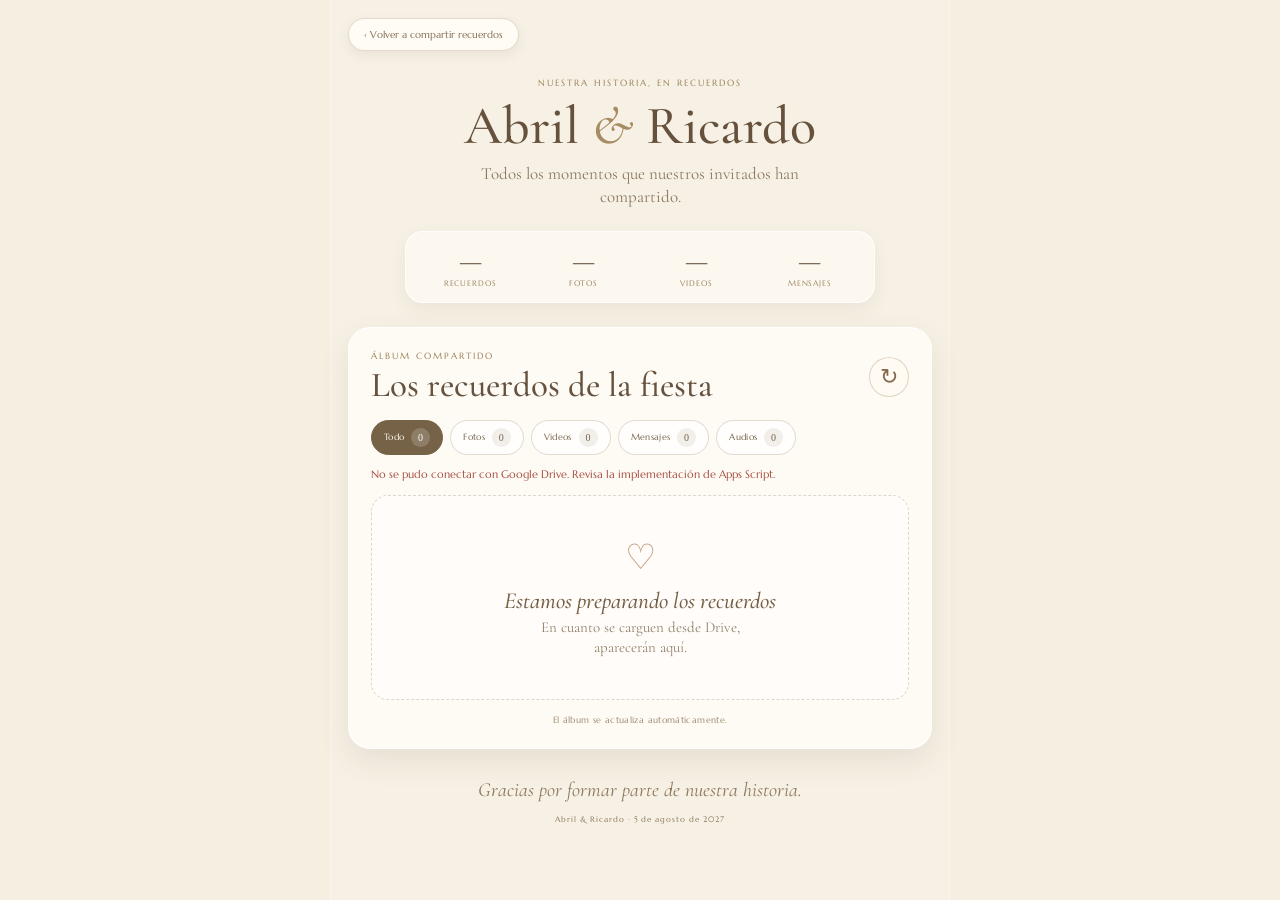
==== album-recuerdos.html @ 9ab8436b "Add files via upload" ====
<!doctype html>
<html lang="es">
<head>
  <meta charset="utf-8">
  <meta name="viewport" content="width=device-width, initial-scale=1, viewport-fit=cover">
  <meta name="theme-color" content="#eee4d4">
  <meta name="description" content="Álbum compartido de recuerdos de la boda de Abril & Ricardo.">
  <title>Álbum de recuerdos | Abril & Ricardo</title>
  <link rel="preconnect" href="https://fonts.googleapis.com">
  <link rel="preconnect" href="https://fonts.gstatic.com" crossorigin>
  <link href="https://fonts.googleapis.com/css2?family=Cormorant+Garamond:wght@300;400;500;600&family=Marcellus&display=swap" rel="stylesheet">
  <link rel="stylesheet" href="css/album-recuerdos.css">
</head>
<body>
  <video class="ar-album-bg" autoplay muted loop playsinline aria-hidden="true">
    <source src="assets/fondo-botanico.mp4" type="video/mp4">
  </video>
  <div class="ar-album-wash" aria-hidden="true"></div>

  <main class="ar-album-shell">
    <a class="ar-album-back" href="galeria-fiesta.html">‹ Volver a compartir recuerdos</a>

    <header class="ar-album-header">
      <p class="ar-album-eyebrow">NUESTRA HISTORIA, EN RECUERDOS</p>
      <h1>Abril <span>&</span> Ricardo</h1>
      <p class="ar-album-subtitle">Todos los momentos que nuestros invitados han compartido.</p>
      <div class="ar-album-stats" aria-live="polite">
        <div><strong id="arAlbumTotal">—</strong><span>RECUERDOS</span></div>
        <div><strong id="arAlbumPhotos">—</strong><span>FOTOS</span></div>
        <div><strong id="arAlbumVideos">—</strong><span>VIDEOS</span></div>
        <div><strong id="arAlbumMessages">—</strong><span>MENSAJES</span></div>
      </div>
    </header>

    <section class="ar-album-panel">
      <div class="ar-album-toolbar">
        <div>
          <p class="ar-album-eyebrow">ÁLBUM COMPARTIDO</p>
          <h2>Los recuerdos de la fiesta</h2>
        </div>
        <button class="ar-album-refresh" id="arAlbumRefresh" type="button" aria-label="Actualizar álbum">↻</button>
      </div>

      <nav class="ar-album-filters" aria-label="Filtrar recuerdos">
        <button class="is-active" data-filter="all" type="button">Todo <span id="arCountAll">0</span></button>
        <button data-filter="photo" type="button">Fotos <span id="arCountPhotos">0</span></button>
        <button data-filter="video" type="button">Videos <span id="arCountVideos">0</span></button>
        <button data-filter="message" type="button">Mensajes <span id="arCountMessages">0</span></button>
        <button data-filter="audio" type="button">Audios <span id="arCountAudios">0</span></button>
      </nav>

      <div class="ar-album-status" id="arAlbumStatus" role="status" aria-live="polite">Conectando con el álbum de Drive…</div>
      <div class="ar-album-grid" id="arAlbumGrid">
        <div class="ar-album-empty"><span>♡</span><h3>Estamos preparando los recuerdos</h3><p>En cuanto se carguen desde Drive, aparecerán aquí.</p></div>
      </div>
      <p class="ar-album-updated" id="arAlbumUpdated">El álbum se actualiza automáticamente.</p>
    </section>

    <footer class="ar-album-footer">
      <p>Gracias por formar parte de nuestra historia.</p>
      <span>Abril & Ricardo · 5 de agosto de 2027</span>
    </footer>
  </main>

  <div class="ar-album-lightbox" id="arAlbumLightbox" hidden>
    <button id="arAlbumLightboxClose" type="button" aria-label="Cerrar">×</button>
    <div id="arAlbumLightboxContent"></div>
  </div>

  <script src="js/photo-booth-config.js"></script>
  <script src="js/album-recuerdos.js"></script>
</body>
</html>
---- css/album-recuerdos.css ----
*{box-sizing:border-box}
:root{color-scheme:light}
html{min-height:100%;background:#eee4d4}
body{margin:0;min-height:100vh;color:#5d503e;font-family:"Cormorant Garamond",Georgia,serif}
button,a{font:inherit}
.ar-album-bg{position:fixed;inset:0;width:100%;height:100%;object-fit:cover;z-index:-2}
.ar-album-wash{position:fixed;inset:0;z-index:-1;background:rgba(247,240,228,.80);backdrop-filter:blur(1.5px)}
.ar-album-shell{width:min(100%,620px);min-height:100vh;margin:0 auto;padding:18px 17px 38px;background:rgba(255,250,242,.24);border-left:1px solid rgba(255,255,255,.4);border-right:1px solid rgba(255,255,255,.4)}
.ar-album-back{display:inline-flex;align-items:center;gap:7px;padding:9px 15px;border:1px solid rgba(151,124,87,.26);border-radius:30px;background:rgba(255,252,247,.91);color:#806c50;text-decoration:none;font:10px "Marcellus",Georgia,serif;box-shadow:0 4px 12px rgba(68,52,34,.08)}
.ar-album-header{text-align:center;padding:26px 8px 24px}
.ar-album-eyebrow{margin:0 0 8px;color:#9a8059;font:9px "Marcellus",Georgia,serif;letter-spacing:.22em}
.ar-album-header h1{margin:0;color:#66513c;font:clamp(42px,11vw,54px)/1.08 "Cormorant Garamond",Georgia,serif;font-weight:500}
.ar-album-header h1 span{color:#a68b63;font-style:italic}
.ar-album-subtitle{max-width:390px;margin:8px auto 0;color:#89785f;font-size:17px;line-height:1.35}
.ar-album-stats{display:grid;grid-template-columns:repeat(4,1fr);gap:7px;max-width:440px;margin:22px auto 0;padding:14px 11px;border:1px solid rgba(255,255,255,.76);border-radius:18px;background:rgba(255,251,244,.68);box-shadow:0 7px 18px rgba(82,64,42,.07)}
.ar-album-stats div{display:flex;flex-direction:column;gap:4px}
.ar-album-stats strong{color:#69573f;font:28px/1 "Cormorant Garamond",Georgia,serif}
.ar-album-stats span{color:#9a8566;font:8px "Marcellus",Georgia,serif;letter-spacing:.11em}
.ar-album-panel{padding:19px 16px 16px;border:1px solid rgba(255,255,255,.86);border-radius:22px;background:rgba(255,252,247,.83);box-shadow:0 12px 30px rgba(78,58,38,.10);backdrop-filter:blur(8px)}
.ar-album-toolbar{display:flex;align-items:center;justify-content:space-between;gap:12px}
.ar-album-toolbar .ar-album-eyebrow{margin-bottom:5px}
.ar-album-toolbar h2{margin:0;color:#65533f;font:clamp(27px,7.4vw,35px)/1.05 "Cormorant Garamond",Georgia,serif;font-weight:500}
.ar-album-refresh{display:grid;place-items:center;flex:0 0 40px;width:40px;height:40px;border:1px solid rgba(143,119,83,.28);border-radius:50%;background:#fffaf2;color:#80694d;font-size:22px;cursor:pointer}
.ar-album-filters{display:flex;gap:7px;overflow-x:auto;padding:16px 0 12px;scrollbar-width:none}
.ar-album-filters::-webkit-scrollbar{display:none}
.ar-album-filters button{display:flex;align-items:center;gap:7px;flex:0 0 auto;min-height:35px;padding:7px 12px;border:1px solid rgba(145,122,88,.26);border-radius:20px;background:rgba(255,255,255,.68);color:#74634a;font:9px "Marcellus",Georgia,serif;letter-spacing:.035em;cursor:pointer}
.ar-album-filters button span{display:grid;place-items:center;min-width:19px;height:19px;padding:0 4px;border-radius:12px;background:rgba(147,126,92,.12);font:10px Georgia,serif}
.ar-album-filters button.is-active{border-color:#766247;background:#766247;color:#fffaf2}
.ar-album-filters button.is-active span{background:rgba(255,255,255,.18);color:#fff}
.ar-album-status{min-height:18px;margin:0 0 10px;color:#8a785f;font:11px "Marcellus",Georgia,serif}
.ar-album-status.is-error{color:#a74f42}
.ar-album-grid{display:grid;grid-template-columns:repeat(2,minmax(0,1fr));gap:11px}
.ar-album-empty{grid-column:1/-1;display:flex;align-items:center;justify-content:center;flex-direction:column;min-height:205px;padding:25px 17px;border:1px dashed rgba(153,129,93,.32);border-radius:17px;background:rgba(255,255,255,.53);text-align:center}
.ar-album-empty>span{color:#c49a7b;font-size:35px}
.ar-album-empty h3{margin:8px 0 3px;color:#756047;font:italic 23px "Cormorant Garamond",Georgia,serif;font-weight:500}
.ar-album-empty p{max-width:260px;margin:0;color:#918069;font-size:15px;line-height:1.3}
.ar-album-card{min-width:0;overflow:hidden;border:1px solid rgba(255,255,255,.92);border-radius:15px;background:#fffdf9;box-shadow:0 6px 16px rgba(71,53,35,.10)}
.ar-album-media{display:block;width:100%;aspect-ratio:1/1;object-fit:cover;background:#e9dfd2;cursor:zoom-in}
.ar-album-video{display:block;width:100%;aspect-ratio:1/1;border:0;background:#181612}
.ar-album-audio{display:flex;align-items:center;justify-content:center;flex-direction:column;gap:12px;min-height:145px;padding:14px;background:linear-gradient(145deg,#f1e5d7,#fffaf1);color:#785c43}
.ar-album-audio span{font-size:31px}
.ar-album-audio iframe{width:100%;height:68px;border:0;background:transparent}
.ar-album-message{display:flex;align-items:center;justify-content:center;min-height:154px;padding:19px 14px;background:linear-gradient(145deg,#f4e7d9,#fffaf2);color:#715b46;text-align:center;font:italic 21px/1.28 "Cormorant Garamond",Georgia,serif;overflow-wrap:anywhere;white-space:pre-wrap}
.ar-album-private{display:flex;align-items:center;justify-content:center;flex-direction:column;gap:8px;min-height:150px;padding:17px;background:#f3ece1;color:#977f60;text-align:center;font-size:14px}
.ar-album-private strong{color:#815a47;font:11px "Marcellus",Georgia,serif}
.ar-album-meta{display:flex;align-items:center;justify-content:space-between;gap:7px;padding:9px 10px;color:#8c795e;font:8px "Marcellus",Georgia,serif}
.ar-album-meta span{overflow:hidden;text-overflow:ellipsis;white-space:nowrap}
.ar-album-meta a{flex:0 0 auto;color:#75563d;text-decoration:underline;text-underline-offset:3px}
.ar-album-fallback{display:flex;align-items:center;justify-content:center;flex-direction:column;gap:8px;min-height:145px;padding:14px;background:#f1e8db;color:#8a7559;text-align:center;font-size:13px}
.ar-album-fallback a{color:#745239;text-decoration:underline}
.ar-album-updated{margin:14px 0 0;color:#9b896f;text-align:center;font:9px "Marcellus",Georgia,serif;letter-spacing:.04em}
.ar-album-footer{padding:29px 10px 0;text-align:center;color:#8b775a}
.ar-album-footer p{margin:0 0 5px;font:italic 20px "Cormorant Garamond",Georgia,serif}
.ar-album-footer span{font:8px "Marcellus",Georgia,serif;letter-spacing:.12em}
.ar-album-lightbox[hidden]{display:none}
.ar-album-lightbox{position:fixed;inset:0;z-index:9999;display:flex;align-items:center;justify-content:center;padding:18px;background:rgba(22,20,17,.93);backdrop-filter:blur(8px)}
.ar-album-lightbox>button{position:absolute;top:16px;right:17px;width:43px;height:43px;border:1px solid rgba(255,255,255,.6);border-radius:50%;background:rgba(255,255,255,.1);color:white;font-size:29px;cursor:pointer}
.ar-album-lightbox img{max-width:100%;max-height:88svh;object-fit:contain}
@media(min-width:560px){.ar-album-grid{grid-template-columns:repeat(3,minmax(0,1fr))}.ar-album-panel{padding:22px}.ar-album-stats{max-width:470px}}
@media(max-width:360px){.ar-album-shell{padding-left:12px;padding-right:12px}.ar-album-panel{padding:15px 11px}.ar-album-grid{gap:8px}.ar-album-filters{gap:5px}.ar-album-filters button{padding:7px 10px}}
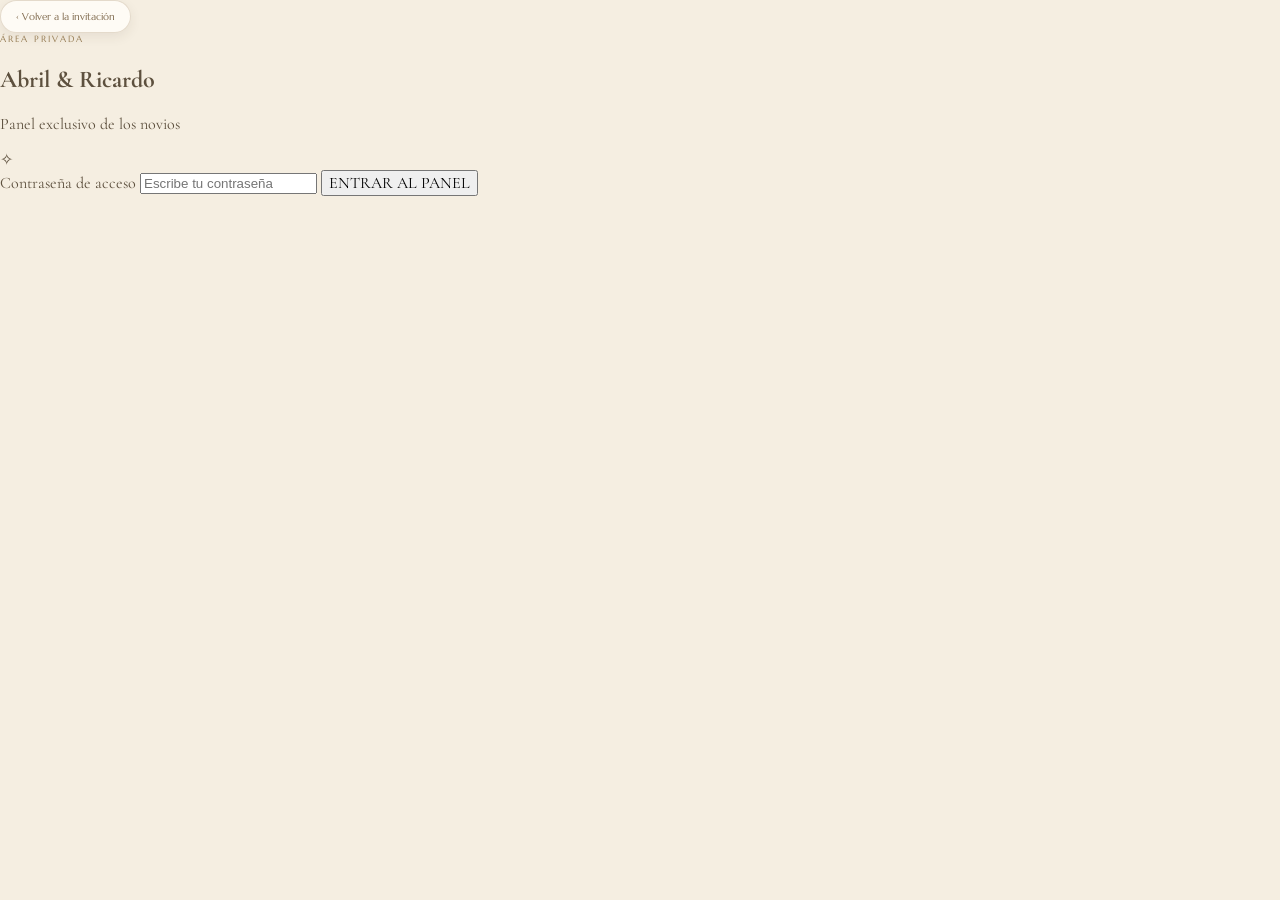
==== commit 06f3f0d2: "Add files via upload" ====
--- a/album-recuerdos.html
+++ b/album-recuerdos.html
@@ -17,8 +17,30 @@
   </video>
   <div class="ar-album-wash" aria-hidden="true"></div>
 
-  <main class="ar-album-shell">
-    <a class="ar-album-back" href="galeria-fiesta.html">‹ Volver a compartir recuerdos</a>
+  <main class="ar-panel-login-shell" id="arPanelLogin">
+    <a class="ar-album-back" href="index.html">‹ Volver a la invitación</a>
+    <section class="ar-panel-login-card">
+      <p class="ar-album-eyebrow">ÁREA PRIVADA</p>
+      <h1>Abril <span>&</span> Ricardo</h1>
+      <p class="ar-panel-login-intro">Panel exclusivo de los novios</p>
+      <div class="ar-panel-lock" aria-hidden="true">✧</div>
+      <form id="arPanelLoginForm">
+        <label for="arPanelPassword">Contraseña de acceso</label>
+        <input id="arPanelPassword" name="password" type="password" autocomplete="current-password"
+          placeholder="Escribe tu contraseña" required>
+        <button class="ar-panel-login-button" id="arPanelLoginButton" type="submit">ENTRAR AL PANEL</button>
+      </form>
+      <p class="ar-panel-login-status" id="arPanelLoginStatus" role="status" aria-live="polite"></p>
+    </section>
+  </main>
+
+  <main class="ar-album-shell" id="arAlbumApp" hidden>
+    <a class="ar-album-back" href="index.html">‹ Volver a la invitación</a>
+    <div class="ar-panel-private-bar">
+      <span><i aria-hidden="true"></i> PANEL PRIVADO DE LOS NOVIOS</span>
+      <button id="arPanelLogout" type="button">Cerrar sesión</button>
+    </div>
+
 
     <header class="ar-album-header">
       <p class="ar-album-eyebrow">NUESTRA HISTORIA, EN RECUERDOS</p>
@@ -38,7 +60,7 @@
           <p class="ar-album-eyebrow">ÁLBUM COMPARTIDO</p>
           <h2>Los recuerdos de la fiesta</h2>
         </div>
-        <button class="ar-album-refresh" id="arAlbumRefresh" type="button" aria-label="Actualizar álbum">↻</button>
+        <div class="ar-album-toolbar-actions"><button class="ar-album-refresh" id="arAlbumRefresh" type="button" aria-label="Actualizar álbum">↻</button></div>
       </div>
 
       <nav class="ar-album-filters" aria-label="Filtrar recuerdos">
--- a/css/album-recuerdos.css
+++ b/css/album-recuerdos.css
@@ -58,3 +58,143 @@
 .ar-album-lightbox img{max-width:100%;max-height:88svh;object-fit:contain}
 @media(min-width:560px){.ar-album-grid{grid-template-columns:repeat(3,minmax(0,1fr))}.ar-album-panel{padding:22px}.ar-album-stats{max-width:470px}}
 @media(max-width:360px){.ar-album-shell{padding-left:12px;padding-right:12px}.ar-album-panel{padding:15px 11px}.ar-album-grid{gap:8px}.ar-album-filters{gap:5px}.ar-album-filters button{padding:7px 10px}}
+
+
+/* Miniaturas ligeras obtenidas desde Drive */
+.ar-album-media {
+  cursor: zoom-in;
+  transition: opacity .22s ease, transform .22s ease;
+}
+.ar-album-media.is-loading {
+  min-height: 150px;
+  opacity: .45;
+  background: linear-gradient(110deg,#eee4d7 8%,#f8f1e7 18%,#eee4d7 33%);
+  background-size: 200% 100%;
+}
+.ar-album-media:not(.is-loading) { opacity: 1; }
+.ar-album-media:hover { transform: scale(1.015); }
+
+/* Reproductor de voz propio: evita el iframe negro de Google Drive */
+.ar-album-card:has(.ar-audio-card) { padding: 0; }
+.ar-audio-card {
+  display:flex;
+  flex-direction:column;
+  gap:10px;
+  min-height:150px;
+  padding:14px 12px 12px;
+  background:linear-gradient(145deg,#fffaf0,#f2eadb);
+}
+.ar-audio-heading {
+  display:flex;
+  flex-direction:column;
+  align-items:flex-start;
+  gap:3px;
+  padding:0 2px;
+}
+.ar-audio-title {
+  color:#9b845e;
+  font:8px "Marcellus",Georgia,serif;
+  letter-spacing:.17em;
+}
+.ar-audio-author {
+  max-width:100%;
+  overflow:hidden;
+  color:#69543e;
+  font:italic 18px/1.1 "Cormorant Garamond",Georgia,serif;
+  text-overflow:ellipsis;
+  white-space:nowrap;
+}
+.ar-audio-player {
+  display:flex;
+  align-items:center;
+  gap:9px;
+  width:100%;
+  min-height:51px;
+  padding:7px 9px;
+  border:1px solid rgba(255,255,255,.75);
+  border-radius:15px;
+  background:#e8ebd6;
+  box-shadow:inset 0 1px 2px rgba(83,87,61,.08);
+}
+.ar-audio-play {
+  display:grid;
+  place-items:center;
+  flex:0 0 34px;
+  width:34px;
+  height:34px;
+  border:0;
+  border-radius:50%;
+  background:#737957;
+  color:#fffdf5;
+  font:15px Arial,sans-serif;
+  cursor:pointer;
+  box-shadow:0 3px 7px rgba(67,73,47,.2);
+}
+.ar-audio-wave {
+  position:relative;
+  display:flex;
+  align-items:center;
+  justify-content:space-between;
+  gap:2px;
+  flex:1 1 auto;
+  min-width:0;
+  height:35px;
+  overflow:hidden;
+  padding:0 1px;
+  border:0;
+  background:transparent;
+  cursor:pointer;
+}
+.ar-audio-wave i {
+  position:relative;
+  z-index:0;
+  display:block;
+  flex:1 1 2px;
+  max-width:4px;
+  min-width:2px;
+  border-radius:4px;
+  background:#9a9b7b;
+  opacity:.9;
+  transition:background .12s ease;
+}
+.ar-audio-wave i.is-played { background:#596542; }
+.ar-audio-time {
+  flex:0 0 auto;
+  min-width:57px;
+  color:#71694f;
+  font:9px "Marcellus",Georgia,serif;
+  text-align:right;
+  white-space:nowrap;
+}
+.ar-audio-card audio { display:none; }
+.ar-audio-fallback {
+  display:block;
+  margin:0 2px;
+  color:#875f46;
+  font:11px "Marcellus",Georgia,serif;
+  text-decoration:underline;
+  text-underline-offset:3px;
+}
+.ar-audio-card.has-audio-error .ar-audio-time { color:#986b50; }
+.ar-album-full-view {
+  width:min(100%,1000px);
+  height:86svh;
+  border:0;
+  border-radius:8px;
+  background:#f5eee4;
+}
+.ar-album-open-original {
+  position:absolute;
+  left:50%;
+  bottom:14px;
+  transform:translateX(-50%);
+  padding:10px 16px;
+  border:1px solid rgba(255,255,255,.35);
+  border-radius:24px;
+  background:rgba(47,40,31,.82);
+  color:#fffaf1;
+  font:10px "Marcellus",Georgia,serif;
+  text-decoration:none;
+  white-space:nowrap;
+}
+.ar-album-lightbox { flex-direction:column; gap:12px; }
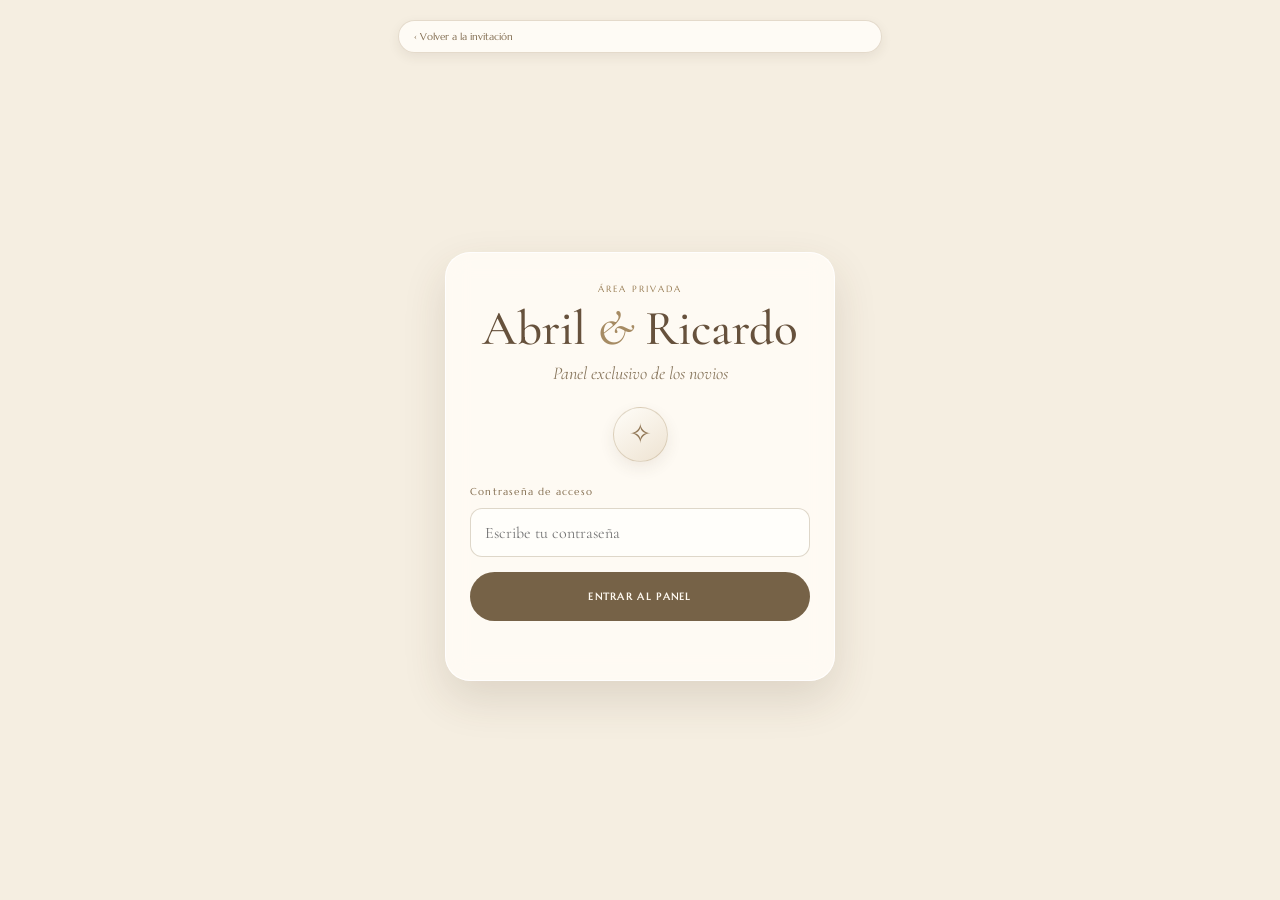
==== commit 6ae5db9e: "Add files via upload" ====
--- a/album-recuerdos.html
+++ b/album-recuerdos.html
@@ -18,7 +18,7 @@
   <div class="ar-album-wash" aria-hidden="true"></div>
 
   <main class="ar-panel-login-shell" id="arPanelLogin">
-    <a class="ar-album-back" href="index.html">‹ Volver a la invitación</a>
+    <a class="ar-album-back" href="index.html?skipEnvelope=1#inicio">‹ Volver a la invitación</a>
     <section class="ar-panel-login-card">
       <p class="ar-album-eyebrow">ÁREA PRIVADA</p>
       <h1>Abril <span>&</span> Ricardo</h1>
@@ -35,7 +35,7 @@
   </main>
 
   <main class="ar-album-shell" id="arAlbumApp" hidden>
-    <a class="ar-album-back" href="index.html">‹ Volver a la invitación</a>
+    <a class="ar-album-back" href="index.html?skipEnvelope=1#inicio">‹ Volver a la invitación</a>
     <div class="ar-panel-private-bar">
       <span><i aria-hidden="true"></i> PANEL PRIVADO DE LOS NOVIOS</span>
       <button id="arPanelLogout" type="button">Cerrar sesión</button>
--- a/css/album-recuerdos.css
+++ b/css/album-recuerdos.css
@@ -198,3 +198,171 @@
   white-space:nowrap;
 }
 .ar-album-lightbox { flex-direction:column; gap:12px; }
+
+
+/* Acceso privado para Abril y Ricardo */
+[hidden] { display:none !important; }
+.ar-panel-login-shell {
+  width:min(100%,520px);
+  min-height:100svh;
+  margin:0 auto;
+  padding:20px 18px;
+  display:flex;
+  flex-direction:column;
+}
+.ar-panel-login-card {
+  width:100%;
+  max-width:390px;
+  margin:auto;
+  padding:30px 24px 27px;
+  border:1px solid rgba(255,255,255,.9);
+  border-radius:25px;
+  background:rgba(255,251,244,.91);
+  box-shadow:0 18px 44px rgba(77,57,36,.14);
+  text-align:center;
+  backdrop-filter:blur(12px);
+}
+.ar-panel-login-card h1 {
+  margin:0;
+  color:#66513c;
+  font:clamp(38px,10vw,49px)/1.05 "Cormorant Garamond",Georgia,serif;
+  font-weight:500;
+}
+.ar-panel-login-card h1 span { color:#a68b63;font-style:italic; }
+.ar-panel-login-intro {
+  margin:8px 0 0;
+  color:#88775e;
+  font:italic 18px "Cormorant Garamond",Georgia,serif;
+}
+.ar-panel-lock {
+  display:grid;
+  place-items:center;
+  width:55px;
+  height:55px;
+  margin:23px auto;
+  border:1px solid rgba(160,136,98,.3);
+  border-radius:50%;
+  background:linear-gradient(145deg,#fffdf8,#eee3d2);
+  color:#917756;
+  font-size:27px;
+  box-shadow:0 6px 15px rgba(80,61,39,.09);
+}
+#arPanelLoginForm { display:flex;flex-direction:column;gap:10px;text-align:left; }
+#arPanelLoginForm label {
+  color:#806b4d;
+  font:10px "Marcellus",Georgia,serif;
+  letter-spacing:.12em;
+}
+#arPanelPassword {
+  width:100%;
+  min-height:49px;
+  padding:12px 14px;
+  border:1px solid rgba(145,122,87,.3);
+  border-radius:12px;
+  outline:none;
+  background:#fffefa;
+  color:#5b4b37;
+  font:16px "Cormorant Garamond",Georgia,serif;
+}
+#arPanelPassword:focus { border-color:#907a57;box-shadow:0 0 0 3px rgba(144,122,87,.12); }
+.ar-panel-login-button {
+  width:100%;
+  min-height:49px;
+  margin-top:5px;
+  border:0;
+  border-radius:28px;
+  background:#766247;
+  color:#fffaf2;
+  font:600 10px "Marcellus",Georgia,serif;
+  letter-spacing:.13em;
+  cursor:pointer;
+}
+.ar-panel-login-button:disabled { opacity:.65;cursor:wait; }
+.ar-panel-login-status {
+  min-height:20px;
+  margin:12px 0 0;
+  color:#8b785e;
+  font:14px "Cormorant Garamond",Georgia,serif;
+}
+.ar-panel-login-status.is-error { color:#a74f42; }
+.ar-panel-private-bar {
+  display:flex;
+  align-items:center;
+  justify-content:space-between;
+  gap:10px;
+  margin:14px 0 0;
+  padding:10px 12px;
+  border:1px solid rgba(255,255,255,.8);
+  border-radius:13px;
+  background:rgba(255,251,244,.64);
+  color:#8d785a;
+  font:8px "Marcellus",Georgia,serif;
+  letter-spacing:.12em;
+}
+.ar-panel-private-bar span { display:flex;align-items:center;gap:7px; }
+.ar-panel-private-bar i { width:7px;height:7px;border-radius:50%;background:#7c805c;box-shadow:0 0 0 3px rgba(124,128,92,.12); }
+.ar-panel-private-bar button {
+  padding:6px 9px;
+  border:1px solid rgba(143,119,83,.25);
+  border-radius:16px;
+  background:rgba(255,255,255,.65);
+  color:#806a4d;
+  font:8px "Marcellus",Georgia,serif;
+  cursor:pointer;
+}
+.ar-album-toolbar-actions { display:flex;align-items:center;gap:8px; }
+
+/* Reproductor embebido: el audio se reproduce en esta misma tarjeta, sin iframe de Drive. */
+.ar-audio-card {
+  min-height:136px;
+  background:transparent;
+  border:0;
+  box-shadow:none;
+}
+.ar-audio-player {
+  border:1px solid rgba(255,255,255,.8);
+  background:linear-gradient(135deg,#e7ebd4,#f2f0df);
+}
+.ar-audio-play { flex:0 0 36px;width:36px;height:36px; }
+.ar-audio-wave { touch-action:pan-y; }
+.ar-audio-card audio { display:none !important; }
+.ar-audio-card.has-audio-error .ar-audio-time { color:#a45f4e; }
+.ar-audio-author { font-size:19px; }
+.ar-video-card {
+  display:flex;
+  flex-direction:column;
+  gap:9px;
+  min-height:145px;
+  padding:12px;
+  background:linear-gradient(145deg,#f3eadd,#fffaf2);
+}
+.ar-video-card video { display:none;width:100%;border-radius:9px;background:#171513; }
+.ar-video-card.is-loaded video { display:block; }
+.ar-video-load {
+  min-height:42px;
+  border:1px solid rgba(133,111,77,.27);
+  border-radius:22px;
+  background:#766247;
+  color:#fffaf2;
+  font:9px "Marcellus",Georgia,serif;
+  letter-spacing:.07em;
+}
+.ar-video-card p { margin:0;color:#86745a;font:13px "Cormorant Garamond",Georgia,serif;text-align:center; }
+.ar-album-full-image { max-width:min(95vw,1100px);max-height:82svh;object-fit:contain;border-radius:7px; }
+.ar-album-loading-full { color:#fffaf2;text-align:center;font:17px "Cormorant Garamond",Georgia,serif; }
+.ar-album-full-actions { display:flex;justify-content:center;margin:8px 0 0; }
+.ar-album-full-actions button {
+  min-height:43px;padding:10px 19px;border:1px solid rgba(255,255,255,.5);border-radius:24px;
+  background:#766247;color:#fffaf2;font:9px "Marcellus",Georgia,serif;letter-spacing:.1em;
+}
+.ar-album-download {
+  padding:0;border:0;background:transparent;color:#75563d;font:8px "Marcellus",Georgia,serif;
+  text-decoration:underline;text-underline-offset:3px;cursor:pointer;
+}
+.ar-album-download:disabled { opacity:.6; }
+.ar-album-lightbox { overflow:auto; }
+.ar-album-lightbox #arAlbumLightboxContent { display:flex;flex-direction:column;align-items:center;justify-content:center;gap:13px;width:100%; }
+@media(max-width:360px) {
+  .ar-panel-login-card { padding:26px 18px 23px; }
+  .ar-panel-private-bar { font-size:7px; }
+}
